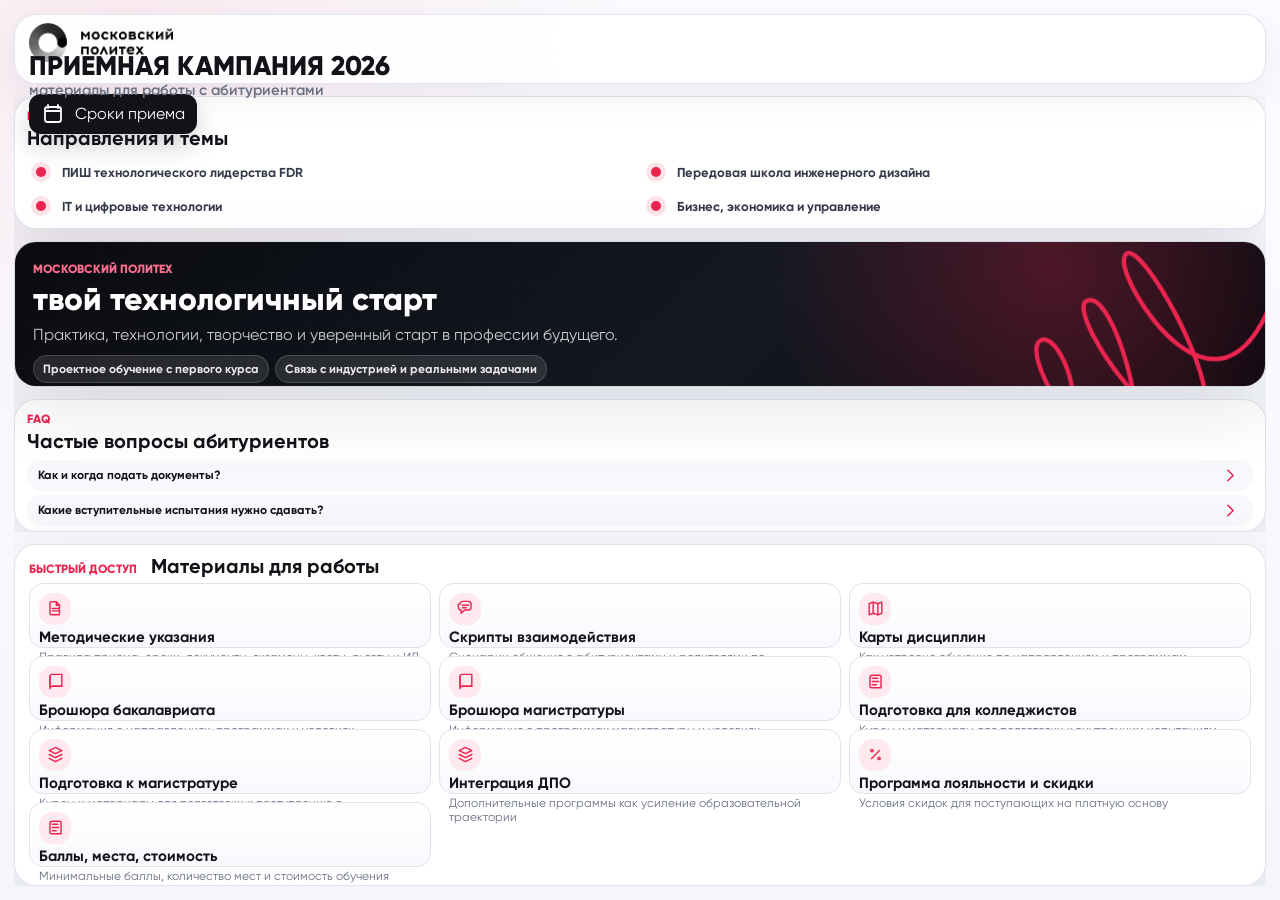
==== index.html @ 29fb8d40 "Initial site publication setup" ====
<!doctype html>
<html lang="ru">
  <head>
    <meta charset="utf-8">
    <meta name="viewport" content="width=device-width, initial-scale=1">
    <title>Приемная кампания 2026 | Московский Политех</title>
    <link rel="stylesheet" href="assets/css/styles.css">
  </head>
  <body class="dashboard-page">
    <div class="app-shell">
      <header class="topbar">
        <a class="brand" href="https://mospolytech.ru/" target="_blank" rel="noopener noreferrer" aria-label="Московский Политех">
          <img src="assets/img/polytech_logo_main_RGB_RUS.png" alt="Московский Политех" class="brand__logo">
        </a>

        <div class="page-title">
          <p>ПРИЕМНАЯ КАМПАНИЯ 2026</p>
          <h1>материалы для работы с абитуриентами</h1>
        </div>

        <div class="top-actions">
          <button class="top-action" type="button" data-open-deadlines>
            <span class="button-icon" aria-hidden="true">
              <svg viewBox="0 0 24 24"><path d="M7 3v3M17 3v3M4.5 9h15M6.5 5h11A2.5 2.5 0 0 1 20 7.5v10A2.5 2.5 0 0 1 17.5 20h-11A2.5 2.5 0 0 1 4 17.5v-10A2.5 2.5 0 0 1 6.5 5Z"/></svg>
            </span>
            Сроки приема
          </button>
        </div>
      </header>

      <main>
        <section class="dashboard-grid" aria-label="Главная панель">
          <aside class="topics-panel">
            <div class="panel-heading">
              <p>Навигация</p>
              <h2>Направления и темы</h2>
            </div>
            <div class="topic-list" id="topicList"></div>
          </aside>

          <section class="hero-card" id="heroCard">
            <div class="hero-copy">
              <p class="eyebrow" id="heroEyebrow">Московский Политех</p>
              <h2 id="heroTitle">твой технологичный старт</h2>
              <p id="heroDescription">Практика, технологии, творчество и уверенный старт в профессии будущего.</p>
              <div class="hero-points" id="heroPoints"></div>
              <div class="hero-actions">
                <button class="primary-action" type="button" data-open-theme>
                  <span class="button-icon" aria-hidden="true">
                    <svg viewBox="0 0 24 24"><path d="M5 12h14M13 6l6 6-6 6"/></svg>
                  </span>
                  О направлении
                </button>
                <button class="secondary-action" type="button" data-open-scripts>
                  Скрипты
                </button>
              </div>
            </div>
            <div class="hero-visual" aria-hidden="true">
              <img src="assets/img/visual-code-line.svg" alt="">
            </div>
          </section>

          <aside class="faq-panel">
            <div class="panel-heading">
              <p>FAQ</p>
              <h2>Частые вопросы абитуриентов</h2>
            </div>
            <div class="faq-list" id="faqList"></div>
            <button class="wide-link" type="button" data-show-all-faq>Показать все вопросы</button>
          </aside>
        </section>

        <section class="materials-section">
          <div class="section-heading">
            <p>Быстрый доступ</p>
            <h2>Материалы для работы</h2>
          </div>
          <div class="materials-grid" id="materialsGrid"></div>
        </section>
      </main>
    </div>

    <div class="modal-backdrop" id="modalBackdrop" hidden>
      <section class="modal" role="dialog" aria-modal="true" aria-labelledby="modalTitle">
        <button class="modal-close" type="button" aria-label="Закрыть окно" data-close-modal>
          <svg viewBox="0 0 24 24" aria-hidden="true"><path d="m6 6 12 12M18 6 6 18"/></svg>
        </button>
        <div class="modal-body">
          <p class="modal-kicker" id="modalKicker"></p>
          <h2 id="modalTitle"></h2>
          <div class="modal-content" id="modalContent"></div>
          <div class="modal-actions" id="modalActions"></div>
        </div>
      </section>
    </div>

    <script src="assets/js/data.js"></script>
    <script src="assets/js/app.js"></script>
  </body>
</html>
---- assets/css/styles.css ----
:root {
  --bg: #f4f6fb;
  --surface: #ffffff;
  --surface-soft: #f7f8fc;
  --text: #111319;
  --muted: #697083;
  --line: #dfe3ec;
  --brand-red: #ec2550;
  --brand-black: #111319;
  --active-accent: #ec2550;
  --shadow: 0 22px 70px rgba(22, 28, 45, 0.11);
  --radius: 22px;
}

@font-face {
  font-family: "Gilroy";
  src: url("../fonts/Gilroy-Regular.otf") format("opentype");
  font-weight: 400;
  font-style: normal;
  font-display: swap;
}

@font-face {
  font-family: "Gilroy";
  src: url("../fonts/Gilroy-Medium.otf") format("opentype");
  font-weight: 500;
  font-style: normal;
  font-display: swap;
}

@font-face {
  font-family: "Gilroy";
  src: url("../fonts/Gilroy-SemiBold.otf") format("opentype");
  font-weight: 600;
  font-style: normal;
  font-display: swap;
}

@font-face {
  font-family: "Gilroy";
  src: url("../fonts/Gilroy-Bold.otf") format("opentype");
  font-weight: 700;
  font-style: normal;
  font-display: swap;
}

@font-face {
  font-family: "Gilroy";
  src: url("../fonts/Gilroy-ExtraBold.otf") format("opentype");
  font-weight: 800;
  font-style: normal;
  font-display: swap;
}

* {
  box-sizing: border-box;
}

html,
body {
  width: 100%;
  min-height: 100%;
}

body {
  margin: 0;
  color: var(--text);
  background:
    radial-gradient(circle at 10% 0%, rgba(236, 37, 80, 0.08), transparent 34%),
    linear-gradient(180deg, #fbfcff 0%, var(--bg) 100%);
  font-family: "Gilroy", Arial, Helvetica, system-ui, sans-serif;
  letter-spacing: 0;
}

body.dashboard-page,
html:has(body.dashboard-page) {
  height: 100%;
  overflow: hidden;
}

body.modal-open {
  overflow: hidden;
}

button {
  font: inherit;
  color: inherit;
}

svg {
  fill: none;
  stroke: currentColor;
  stroke-width: 1.8;
  stroke-linecap: round;
  stroke-linejoin: round;
}

.app-shell {
  display: grid;
  grid-template-rows: minmax(70px, 7.8vh) minmax(0, 1fr);
  width: 100vw;
  height: 100vh;
  margin: 0 auto;
  padding: clamp(14px, 1.05vw, 30px);
  overflow: hidden;
}

.topbar {
  display: grid;
  grid-template-columns: minmax(280px, 20vw) minmax(520px, 1fr) minmax(190px, 13vw);
  align-items: center;
  gap: clamp(16px, 1.2vw, 34px);
  min-height: 0;
  padding: clamp(7px, 0.65vw, 18px) clamp(14px, 1vw, 28px);
  background: rgba(255, 255, 255, 0.84);
  border: 1px solid rgba(223, 227, 236, 0.9);
  border-radius: var(--radius);
  box-shadow: 0 12px 40px rgba(23, 30, 52, 0.07);
  backdrop-filter: blur(18px);
}

.top-actions {
  display: flex;
  align-items: center;
  justify-content: flex-end;
  gap: clamp(8px, 0.55vw, 14px);
  min-width: 0;
}

.brand {
  display: flex;
  align-items: center;
  min-width: 0;
  align-self: center;
  color: inherit;
  text-decoration: none;
  cursor: pointer;
}

.brand__logo {
  display: block;
  width: min(100%, 330px);
  max-height: clamp(38px, 4.25vh, 84px);
  object-fit: contain;
  object-position: left center;
}

.page-title {
  display: flex;
  flex-direction: column;
  justify-content: center;
  align-self: center;
  min-height: 0;
  text-align: center;
  transform: translateY(-2px);
}

.page-title p,
.panel-heading p,
.section-heading p,
.eyebrow,
.modal-kicker {
  margin: 0;
  color: var(--active-accent);
  font-size: clamp(12px, 0.78vw, 20px);
  font-weight: 800;
  letter-spacing: 0;
  text-transform: uppercase;
}

.page-title p {
  font-size: clamp(27px, 1.95vw, 62px);
  color: #111319;
  line-height: 0.95;
}

.page-title h1 {
  margin: 5px 0 0;
  color: var(--muted);
  font-size: clamp(15px, 0.95vw, 30px);
  line-height: 1;
  font-weight: 600;
}

.top-action,
.primary-action,
.secondary-action,
.wide-link,
.modal-button,
.operator-card button,
.script-row__actions button {
  display: inline-flex;
  align-items: center;
  justify-content: center;
  gap: 10px;
  min-height: clamp(42px, 2.95vh, 70px);
  padding: 0 clamp(16px, 1.15vw, 32px);
  border: 0;
  border-radius: clamp(12px, 0.8vw, 22px);
  cursor: pointer;
  transition: transform 160ms ease, box-shadow 160ms ease, background 160ms ease;
}

.top-actions .top-action {
  min-height: clamp(40px, 2.7vh, 64px);
  padding: 0 clamp(12px, 0.85vw, 24px);
  white-space: nowrap;
}

.top-action,
.primary-action,
.modal-button,
.operator-card button {
  color: #fff;
  background: var(--brand-black);
  box-shadow: 0 12px 24px rgba(17, 19, 25, 0.18);
}

.top-action:hover,
.primary-action:hover,
.modal-button:hover,
.operator-card button:hover {
  transform: translateY(-1px);
}

.button-icon {
  display: inline-grid;
  place-items: center;
  width: 24px;
  height: 24px;
}

.button-icon svg {
  width: 24px;
  height: 24px;
}

.dashboard-page main {
  display: grid;
  grid-template-rows: minmax(0, 56fr) minmax(0, 44fr);
  gap: clamp(12px, 0.9vw, 24px);
  min-height: 0;
  margin-top: clamp(12px, 0.9vw, 24px);
  overflow: hidden;
}

.dashboard-grid {
  display: grid;
  grid-template-columns: minmax(300px, 20vw) minmax(620px, 1fr) minmax(320px, 21vw);
  gap: clamp(12px, 0.9vw, 24px);
  min-height: 0;
  overflow: hidden;
}

.topics-panel,
.faq-panel,
.hero-card,
.materials-section {
  background: var(--surface);
  border: 1px solid rgba(223, 227, 236, 0.95);
  border-radius: var(--radius);
  box-shadow: var(--shadow);
}

.topics-panel,
.faq-panel {
  min-height: 0;
  padding: clamp(12px, 0.9vw, 26px);
  overflow: hidden;
}

.panel-heading h2,
.section-heading h2 {
  margin: 4px 0 0;
  font-size: clamp(20px, 1.22vw, 38px);
  line-height: 1.1;
}

.topic-list {
  display: grid;
  gap: clamp(4px, 0.3vw, 10px);
  margin-top: clamp(8px, 0.55vw, 18px);
}

.topic-item {
  display: grid;
  grid-template-columns: 14px 1fr;
  align-items: center;
  gap: 12px;
  min-height: clamp(30px, 2.45vh, 64px);
  padding: clamp(4px, 0.28vw, 10px) clamp(8px, 0.52vw, 16px);
  color: #343949;
  text-align: left;
  background: transparent;
  border: 1px solid transparent;
  border-radius: clamp(10px, 0.72vw, 18px);
  cursor: pointer;
}

.topic-item span:last-child {
  font-size: clamp(13px, 0.74vw, 22px);
  font-weight: 700;
  line-height: 1.18;
}

.topic-dot {
  width: 10px;
  height: 10px;
  border-radius: 50%;
  background: var(--topic-accent);
  box-shadow: 0 0 0 5px color-mix(in srgb, var(--topic-accent) 13%, transparent);
}

.topic-item.is-active {
  color: #111319;
  background: color-mix(in srgb, var(--topic-accent) 10%, #fff);
  border-color: color-mix(in srgb, var(--topic-accent) 28%, #fff);
}

.hero-card {
  position: relative;
  display: grid;
  grid-template-columns: minmax(0, 1fr) 36%;
  overflow: hidden;
  min-height: 0;
  padding: clamp(18px, 1.35vw, 42px);
  color: #fff;
  background:
    radial-gradient(circle at 83% 18%, rgba(236, 37, 80, 0.28), transparent 27%),
    linear-gradient(135deg, #090b10 0%, #151821 58%, #08090d 100%);
}

.hero-card::before {
  position: absolute;
  inset: 0;
  content: "";
  background-image:
    linear-gradient(rgba(255, 255, 255, 0.055) 1px, transparent 1px),
    linear-gradient(90deg, rgba(255, 255, 255, 0.055) 1px, transparent 1px);
  background-size: 42px 42px;
  mask-image: linear-gradient(110deg, rgba(0, 0, 0, 0.38), transparent 78%);
}

.hero-copy {
  position: relative;
  z-index: 2;
  display: flex;
  flex-direction: column;
  justify-content: center;
  max-width: 660px;
}

.eyebrow {
  color: #ff6f8e;
}

.hero-copy h2 {
  margin: clamp(8px, 0.58vw, 18px) 0 0;
  font-size: clamp(32px, 2.42vw, 78px);
  line-height: 0.96;
  font-weight: 800;
  max-width: 92%;
}

.hero-copy p:not(.eyebrow) {
  margin: clamp(10px, 0.68vw, 22px) 0 0;
  max-width: 620px;
  color: rgba(255, 255, 255, 0.78);
  font-size: clamp(16px, 1.02vw, 32px);
  line-height: 1.25;
}

.hero-points {
  display: flex;
  flex-wrap: wrap;
  gap: clamp(6px, 0.45vw, 12px);
  margin-top: clamp(10px, 0.72vw, 24px);
}

.hero-points span {
  display: inline-flex;
  align-items: center;
  min-height: clamp(28px, 2vh, 52px);
  padding: clamp(5px, 0.34vw, 12px) clamp(9px, 0.58vw, 18px);
  color: rgba(255, 255, 255, 0.9);
  font-size: clamp(12px, 0.68vw, 20px);
  font-weight: 700;
  background: rgba(255, 255, 255, 0.11);
  border: 1px solid rgba(255, 255, 255, 0.15);
  border-radius: 999px;
}

.hero-actions {
  display: flex;
  flex-wrap: wrap;
  gap: clamp(8px, 0.55vw, 16px);
  margin-top: clamp(12px, 0.85vw, 28px);
}

.primary-action {
  background: var(--brand-red);
  box-shadow: 0 14px 30px color-mix(in srgb, var(--active-accent) 32%, transparent);
}

.secondary-action,
.modal-button--secondary {
  color: #111319;
  background: #fff;
  border: 1px solid var(--line);
  box-shadow: none;
}

.hero-visual {
  position: relative;
  z-index: 1;
  display: grid;
  place-items: center;
  overflow: visible;
}

.hero-visual img {
  width: min(520px, 112%);
  height: auto;
  transform: rotate(-5deg) translateX(2%);
  filter: drop-shadow(0 30px 44px rgba(236, 37, 80, 0.18));
}

.faq-list {
  display: grid;
  gap: clamp(4px, 0.3vw, 10px);
  margin-top: clamp(8px, 0.55vw, 18px);
}

.faq-item {
  display: grid;
  grid-template-columns: 1fr 24px;
  align-items: center;
  gap: 10px;
  min-height: clamp(30px, 2.35vh, 62px);
  padding: clamp(4px, 0.28vw, 10px) clamp(8px, 0.48vw, 16px) clamp(4px, 0.28vw, 10px) clamp(10px, 0.56vw, 18px);
  text-align: left;
  background: var(--surface-soft);
  border: 1px solid transparent;
  border-radius: 14px;
  cursor: pointer;
}

.faq-item span {
  font-size: clamp(12px, 0.68vw, 20px);
  font-weight: 700;
  line-height: 1.18;
}

.faq-item svg {
  width: 21px;
  color: var(--active-accent);
}

.faq-item:hover {
  border-color: color-mix(in srgb, var(--active-accent) 24%, #fff);
}

.wide-link {
  width: 100%;
  margin-top: clamp(8px, 0.55vw, 18px);
  color: var(--active-accent);
  background: color-mix(in srgb, var(--active-accent) 10%, #fff);
  border: 1px solid color-mix(in srgb, var(--active-accent) 18%, #fff);
  font-weight: 800;
}

.materials-section {
  min-height: 0;
  padding: clamp(10px, 0.7vw, 22px) clamp(14px, 0.9vw, 26px) clamp(10px, 0.7vw, 22px);
  overflow: hidden;
}

.section-heading {
  display: flex;
  align-items: baseline;
  justify-content: flex-start;
  gap: clamp(14px, 1vw, 32px);
  margin-bottom: clamp(6px, 0.42vw, 14px);
}

.section-heading h2 {
  margin: 0;
}

.materials-grid {
  display: grid;
  grid-template-columns: repeat(5, minmax(0, 1fr));
  grid-auto-rows: minmax(0, 1fr);
  gap: clamp(8px, 0.62vw, 18px);
  height: calc(100% - clamp(36px, 2.65vh, 72px));
  min-height: 0;
}

.material-card {
  display: grid;
  grid-template-rows: auto auto 1fr;
  gap: clamp(5px, 0.34vw, 10px);
  min-height: 0;
  padding: clamp(9px, 0.64vw, 20px);
  text-align: left;
  background: linear-gradient(180deg, #fff 0%, #f8f9fd 100%);
  border: 1px solid var(--line);
  border-radius: clamp(14px, 0.9vw, 24px);
  cursor: pointer;
  transition: transform 160ms ease, border-color 160ms ease, box-shadow 160ms ease;
}

.material-card:hover {
  transform: translateY(-2px);
  border-color: color-mix(in srgb, var(--active-accent) 32%, #fff);
  box-shadow: 0 18px 34px rgba(22, 28, 45, 0.1);
}

.material-icon {
  display: grid;
  place-items: center;
  width: clamp(32px, 2vw, 62px);
  height: clamp(32px, 2vw, 62px);
  color: var(--active-accent);
  background: color-mix(in srgb, var(--active-accent) 10%, #fff);
  border-radius: 14px;
}

.material-icon svg {
  width: clamp(19px, 1.15vw, 34px);
  height: clamp(19px, 1.15vw, 34px);
}

.material-card strong {
  font-size: clamp(15px, 0.88vw, 28px);
  line-height: 1;
}

.material-card span:last-child {
  color: var(--muted);
  font-size: clamp(12px, 0.68vw, 20px);
  line-height: 1.18;
  overflow: hidden;
}

.modal-backdrop {
  position: fixed;
  z-index: 20;
  inset: 0;
  display: grid;
  place-items: center;
  padding: 38px;
  background: rgba(11, 14, 24, 0.58);
  backdrop-filter: blur(8px);
}

.modal-backdrop[hidden] {
  display: none;
}

.modal {
  position: relative;
  width: min(1120px, 100%);
  max-height: min(840px, calc(100vh - 70px));
  overflow: hidden;
  background: #fff;
  border-radius: 24px;
  box-shadow: 0 30px 100px rgba(0, 0, 0, 0.3);
}

.modal-close {
  position: absolute;
  top: 20px;
  right: 20px;
  z-index: 2;
  display: grid;
  place-items: center;
  width: 48px;
  height: 48px;
  background: #f1f3f8;
  border: 0;
  border-radius: 50%;
  cursor: pointer;
}

.modal-close svg {
  width: 24px;
}

.modal-body {
  max-height: inherit;
  overflow: auto;
  padding: 40px;
}

.modal-kicker {
  color: var(--active-accent);
}

.modal h2 {
  max-width: 900px;
  margin: 8px 0 20px;
  font-size: 42px;
  line-height: 1.06;
}

.modal-content {
  color: #2a2f3d;
  font-size: 20px;
  line-height: 1.45;
}

.large-text {
  margin: 0;
  max-width: 900px;
  font-size: 22px;
  line-height: 1.45;
}

.theme-summary {
  padding: 22px;
  background: color-mix(in srgb, var(--theme-accent) 9%, #fff);
  border: 1px solid color-mix(in srgb, var(--theme-accent) 22%, #fff);
  border-radius: 18px;
}

.theme-summary p {
  margin: 0;
  font-size: 22px;
}

.theme-summary ul,
.clean-list {
  display: grid;
  gap: 10px;
  margin: 18px 0 0;
  padding-left: 24px;
}

.info-grid {
  display: grid;
  grid-template-columns: repeat(2, minmax(0, 1fr));
  gap: 14px;
  margin-top: 16px;
}

.info-block {
  padding: 18px;
  background: #f8f9fd;
  border: 1px solid var(--line);
  border-radius: 18px;
}

.info-block h3 {
  margin: 0 0 8px;
  font-size: 22px;
}

.info-block p {
  margin: 0;
}

.modal-actions {
  display: flex;
  flex-wrap: wrap;
  gap: 12px;
  margin-top: 24px;
}

.scripts-layout {
  display: grid;
  grid-template-columns: 320px 1fr;
  gap: 18px;
}

.operator-card {
  display: flex;
  flex-direction: column;
  align-items: flex-start;
  min-height: 330px;
  padding: 22px;
  color: #fff;
  background: linear-gradient(145deg, #111319, #27304f);
  border-radius: 20px;
}

.operator-card p {
  margin: 0;
  color: color-mix(in srgb, var(--active-accent) 72%, #fff);
  font-size: 15px;
  font-weight: 800;
  text-transform: uppercase;
}

.operator-card h3 {
  margin: 12px 0;
  font-size: 28px;
  line-height: 1.05;
}

.operator-card span {
  color: rgba(255, 255, 255, 0.76);
}

.operator-card button {
  margin-top: auto;
  background: var(--active-accent);
}

.scripts-list {
  display: grid;
  gap: 10px;
}

.script-row {
  display: grid;
  grid-template-columns: 1fr auto;
  align-items: center;
  gap: 16px;
  padding: 14px;
  background: color-mix(in srgb, var(--theme-accent) 7%, #fff);
  border: 1px solid color-mix(in srgb, var(--theme-accent) 18%, #fff);
  border-radius: 16px;
}

.script-row strong,
.script-row span {
  display: block;
}

.script-row strong {
  font-size: 19px;
}

.script-row span {
  margin-top: 3px;
  color: var(--muted);
  font-size: 16px;
}

.script-row__actions {
  display: flex;
  gap: 8px;
}

.script-row__actions button {
  min-height: 44px;
  padding: 0 15px;
  color: #111319;
  background: #fff;
  border: 1px solid var(--line);
  border-radius: 12px;
  box-shadow: none;
}

.faq-rows {
  display: grid;
  gap: 10px;
}

.faq-row {
  display: grid;
  gap: 6px;
  width: 100%;
  padding: 16px;
  text-align: left;
  background: #f8f9fd;
  border: 1px solid var(--line);
  border-radius: 16px;
  cursor: pointer;
}

.faq-row strong {
  font-size: 20px;
}

.faq-row span {
  color: var(--muted);
  font-size: 17px;
  line-height: 1.35;
}

@media (max-width: 1500px) {
  .topbar,
  .dashboard-grid {
    grid-template-columns: 1fr;
  }

  .top-actions {
    justify-content: flex-start;
  }

  .page-title {
    text-align: left;
  }

  .materials-grid {
    grid-template-columns: repeat(3, minmax(0, 1fr));
  }

  .topic-list {
    grid-template-columns: repeat(2, minmax(0, 1fr));
  }
}

@media (max-width: 900px) {
  .app-shell {
    padding: 14px;
  }

  .hero-card,
  .scripts-layout,
  .info-grid {
    grid-template-columns: 1fr;
  }

  .hero-visual {
    display: none;
  }

  .materials-grid,
  .topic-list {
    grid-template-columns: 1fr;
  }

  .modal-body {
    padding: 26px;
  }

  .modal h2 {
    font-size: 32px;
  }
}
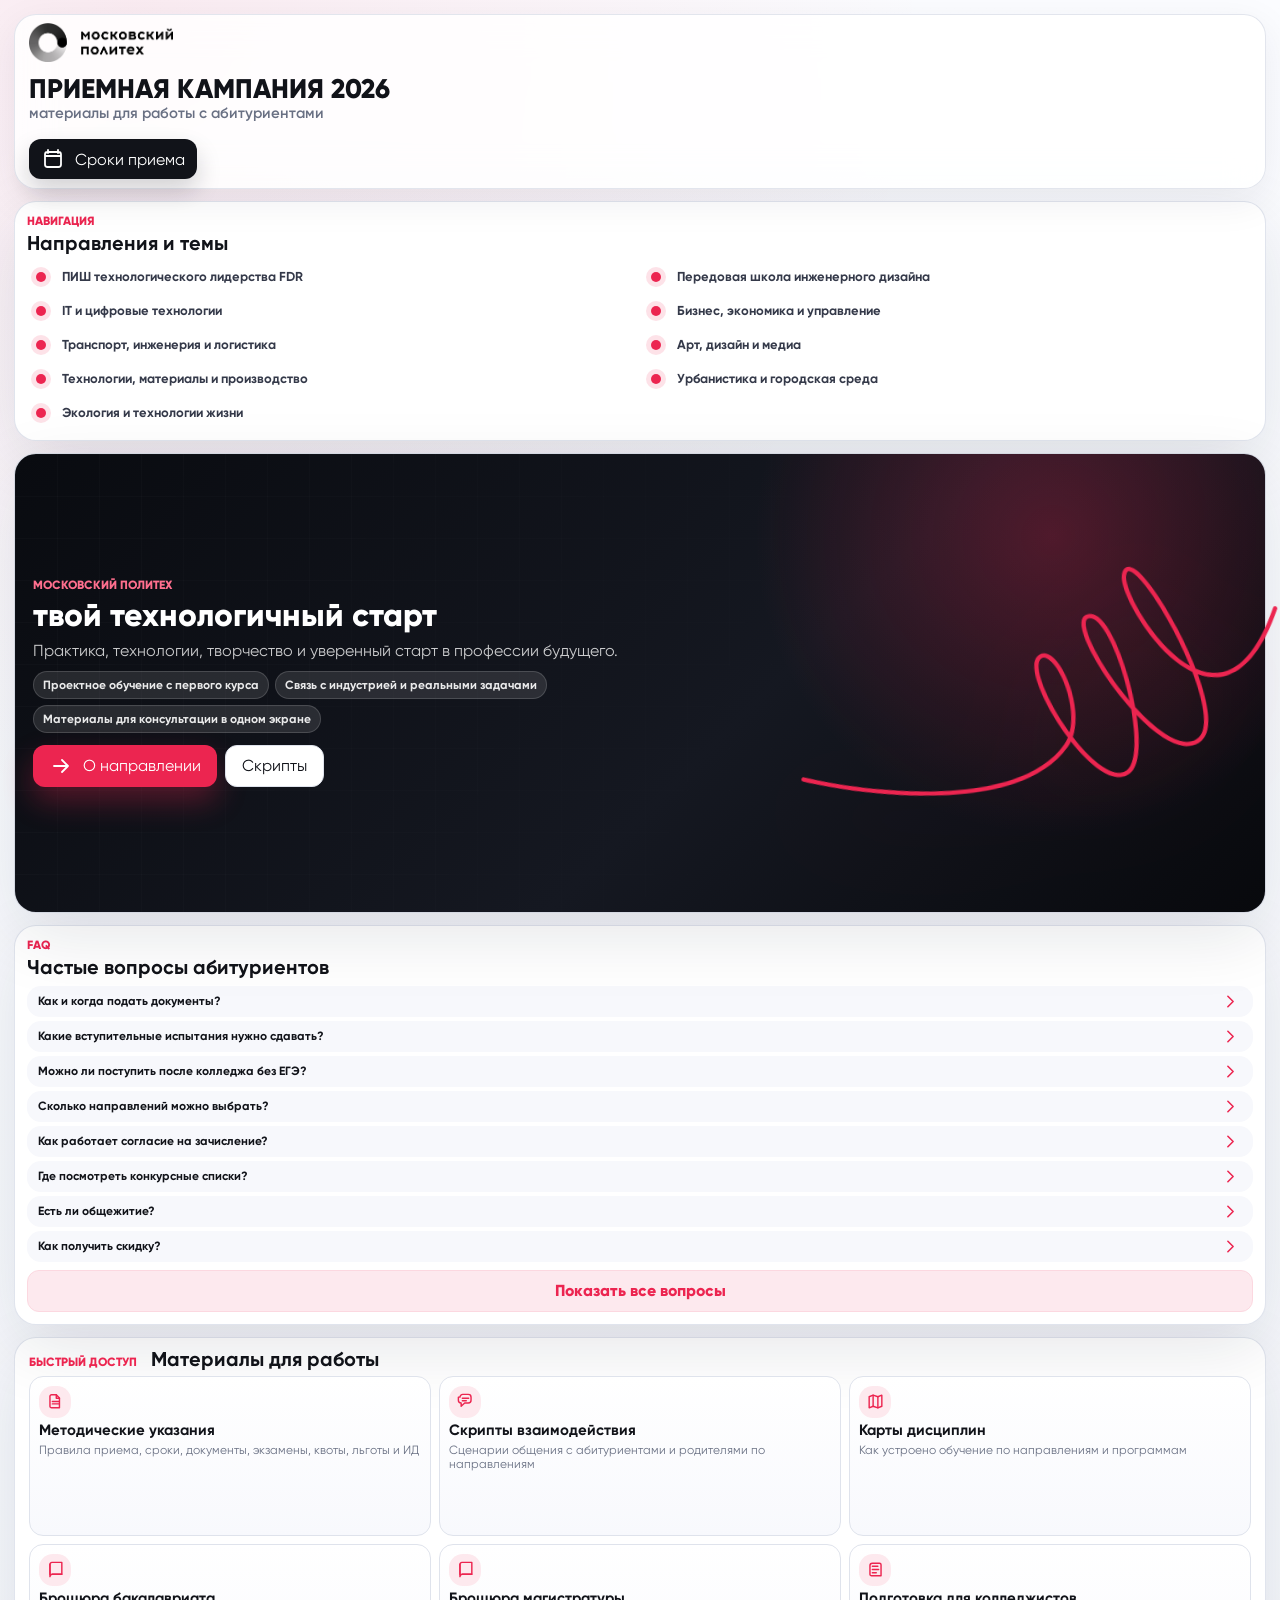
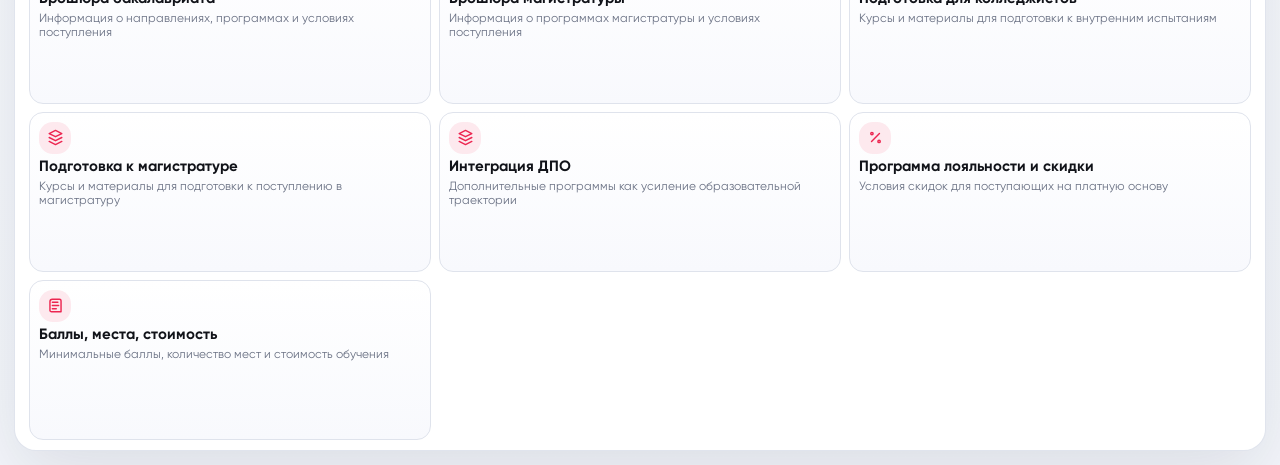
==== commit eee36a68: "Add responsive mobile layout" ====
--- a/index.html
+++ b/index.html
@@ -5,6 +5,7 @@
     <meta name="viewport" content="width=device-width, initial-scale=1">
     <title>Приемная кампания 2026 | Московский Политех</title>
     <link rel="stylesheet" href="assets/css/styles.css">
+    <link rel="stylesheet" href="assets/css/mobile.css">
   </head>
   <body class="dashboard-page">
     <div class="app-shell">
--- a/assets/css/mobile.css
+++ b/assets/css/mobile.css
@@ -0,0 +1,622 @@
+/* Responsive layer shared by the dashboard and every content viewer. */
+
+@media (max-width: 1500px) {
+  body.dashboard-page,
+  html:has(body.dashboard-page) {
+    height: auto;
+    min-height: 100%;
+    overflow-x: hidden;
+    overflow-y: auto;
+  }
+
+  .dashboard-page .app-shell {
+    display: block;
+    height: auto;
+    min-height: 100dvh;
+    overflow: visible;
+  }
+
+  .dashboard-page main {
+    display: block;
+    overflow: visible;
+  }
+
+  .dashboard-grid {
+    overflow: visible;
+  }
+
+  .topics-panel,
+  .faq-panel,
+  .hero-card,
+  .materials-section {
+    min-height: auto;
+    overflow: visible;
+  }
+
+  .hero-card {
+    min-height: 460px;
+  }
+
+  .materials-section {
+    margin-top: clamp(12px, 0.9vw, 24px);
+  }
+
+  .materials-grid {
+    height: auto;
+    grid-auto-rows: auto;
+  }
+
+  .material-card {
+    min-height: 160px;
+  }
+}
+
+@media (max-width: 900px) {
+  :root {
+    --radius: 18px;
+    --shadow: 0 12px 34px rgba(22, 28, 45, 0.1);
+  }
+
+  html {
+    scroll-behavior: smooth;
+    -webkit-text-size-adjust: 100%;
+  }
+
+  body {
+    overflow-wrap: anywhere;
+  }
+
+  body.dashboard-page.modal-open,
+  html:has(body.dashboard-page.modal-open) {
+    overflow: hidden;
+  }
+
+  button,
+  a {
+    touch-action: manipulation;
+  }
+
+  .dashboard-page .app-shell {
+    width: 100%;
+    padding: 8px;
+  }
+
+  .topbar {
+    grid-template-columns: 1fr;
+    gap: 12px;
+    padding: 14px;
+  }
+
+  .brand__logo {
+    width: min(190px, 68vw);
+    max-height: 54px;
+  }
+
+  .page-title {
+    text-align: left;
+    transform: none;
+  }
+
+  .page-title p {
+    font-size: clamp(24px, 8vw, 38px);
+    line-height: 0.96;
+  }
+
+  .page-title h1 {
+    margin-top: 7px;
+    font-size: 15px;
+    line-height: 1.2;
+  }
+
+  .top-actions,
+  .top-actions .top-action {
+    width: 100%;
+  }
+
+  .top-actions .top-action,
+  .primary-action,
+  .secondary-action,
+  .wide-link,
+  .modal-button,
+  .operator-card button,
+  .script-row__actions button {
+    min-height: 48px;
+  }
+
+  .dashboard-page main {
+    margin-top: 10px;
+  }
+
+  .dashboard-grid {
+    display: flex;
+    flex-direction: column;
+    gap: 10px;
+  }
+
+  .hero-card {
+    order: 1;
+    min-height: 0;
+    padding: 22px 18px;
+  }
+
+  .topics-panel {
+    order: 2;
+    padding: 16px;
+  }
+
+  .faq-panel {
+    order: 3;
+    padding: 16px;
+  }
+
+  .panel-heading h2,
+  .section-heading h2 {
+    font-size: 24px;
+  }
+
+  .topic-list {
+    display: flex;
+    gap: 8px;
+    margin: 12px -4px 0;
+    padding: 4px 4px 10px;
+    overflow-x: auto;
+    overscroll-behavior-x: contain;
+    scroll-snap-type: x proximity;
+  }
+
+  .topic-item {
+    flex: 0 0 min(78vw, 260px);
+    min-height: 52px;
+    scroll-snap-align: start;
+  }
+
+  .topic-item span:last-child,
+  .faq-item span {
+    font-size: 15px;
+  }
+
+  .hero-copy h2 {
+    max-width: 100%;
+    font-size: clamp(34px, 10vw, 48px);
+    line-height: 0.98;
+  }
+
+  .hero-copy p:not(.eyebrow) {
+    font-size: 17px;
+    line-height: 1.35;
+  }
+
+  .hero-points span {
+    min-height: 34px;
+    font-size: 13px;
+  }
+
+  .hero-actions {
+    display: grid;
+    grid-template-columns: 1fr;
+  }
+
+  .hero-actions > * {
+    width: 100%;
+  }
+
+  .faq-list {
+    gap: 8px;
+  }
+
+  .faq-item {
+    min-height: 52px;
+    padding: 10px 12px;
+  }
+
+  .materials-section {
+    margin-top: 10px;
+    padding: 16px;
+  }
+
+  .section-heading {
+    display: block;
+    margin-bottom: 12px;
+  }
+
+  .section-heading h2 {
+    margin-top: 4px;
+  }
+
+  .materials-grid {
+    grid-template-columns: 1fr;
+    gap: 9px;
+  }
+
+  .material-card {
+    grid-template-columns: 48px minmax(0, 1fr);
+    grid-template-rows: auto auto;
+    gap: 4px 12px;
+    min-height: 0;
+    padding: 14px;
+  }
+
+  .material-icon {
+    grid-row: 1 / 3;
+    width: 48px;
+    height: 48px;
+  }
+
+  .material-card strong {
+    align-self: end;
+    font-size: 18px;
+    line-height: 1.1;
+  }
+
+  .material-card span:last-child {
+    font-size: 14px;
+    line-height: 1.25;
+  }
+
+  .modal-backdrop {
+    align-items: end;
+    padding: 8px;
+  }
+
+  .modal {
+    width: 100%;
+    max-height: calc(100dvh - 16px);
+    border-radius: 20px;
+  }
+
+  .modal-close {
+    top: 12px;
+    right: 12px;
+    width: 44px;
+    height: 44px;
+  }
+
+  .modal-body {
+    padding: 22px 18px 24px;
+  }
+
+  .modal h2 {
+    padding-right: 42px;
+    font-size: 28px;
+    line-height: 1.08;
+  }
+
+  .modal-content,
+  .large-text,
+  .theme-summary p {
+    font-size: 17px;
+  }
+
+  .info-grid,
+  .scripts-layout,
+  .script-row {
+    grid-template-columns: 1fr;
+  }
+
+  .operator-card {
+    min-height: 0;
+  }
+
+  .operator-card button {
+    width: 100%;
+    margin-top: 14px;
+  }
+
+  .script-row__actions,
+  .modal-actions {
+    display: grid;
+    grid-template-columns: 1fr;
+    width: 100%;
+  }
+
+  .script-row__actions button,
+  .modal-actions > * {
+    width: 100%;
+  }
+
+  /* Shared content viewers */
+  .viewer-shell,
+  .achievements-shell,
+  .admission-shell,
+  .exam-schedule-shell,
+  .method-shell,
+  .teacher-shell {
+    width: calc(100% - 16px);
+    margin: 8px auto 20px;
+  }
+
+  .viewer-header {
+    grid-template-columns: 1fr;
+    gap: 12px;
+    padding: 14px;
+    border-radius: 18px;
+  }
+
+  .viewer-header img {
+    width: min(190px, 64vw);
+    max-height: 54px;
+  }
+
+  .viewer-header p {
+    margin-bottom: 5px;
+    font-size: 12px;
+  }
+
+  .viewer-header h1 {
+    font-size: clamp(25px, 8vw, 36px);
+    line-height: 1.05;
+  }
+
+  .viewer-actions {
+    display: grid;
+    grid-template-columns: repeat(2, minmax(0, 1fr));
+    justify-content: stretch;
+    gap: 8px;
+  }
+
+  .viewer-header a,
+  .viewer-header button,
+  .loyalty-tabs button {
+    min-width: 0;
+    min-height: 48px;
+    padding: 0 12px;
+    text-align: center;
+    font-size: 14px;
+    line-height: 1.15;
+  }
+
+  .viewer-content {
+    margin-top: 10px;
+    padding: 16px;
+    border-radius: 18px;
+  }
+
+  .script-article p,
+  .script-checklist li,
+  .slide-card li,
+  .summary-card li,
+  .script-section p,
+  .script-question,
+  .script-note {
+    font-size: 17px;
+    line-height: 1.45;
+  }
+
+  .script-viewer-layout,
+  .method-layout,
+  .teacher-layout,
+  .achievements-layout {
+    gap: 10px;
+    margin-top: 10px;
+  }
+
+  .script-nav,
+  .method-nav,
+  .teacher-nav,
+  .achievements-nav {
+    position: static;
+    max-height: min(44dvh, 380px);
+    padding: 12px;
+    overflow: auto;
+    border-radius: 18px;
+  }
+
+  .script-overview,
+  .method-hero,
+  .achievements-hero {
+    padding: 18px;
+    border-radius: 17px;
+  }
+
+  .script-overview h2,
+  .method-hero h2,
+  .achievements-hero h2 {
+    font-size: clamp(30px, 9vw, 42px);
+  }
+
+  .script-overview span,
+  .method-hero span,
+  .achievements-hero span,
+  .achievements-hero strong {
+    font-size: 17px;
+  }
+
+  .script-sections,
+  .method-content,
+  .achievements-content,
+  .teacher-section {
+    padding: 12px;
+  }
+
+  .script-section,
+  .method-card,
+  .achievement-card,
+  .summary-card,
+  .slide-card {
+    padding: 15px;
+  }
+
+  .method-cards,
+  .method-hero__highlights,
+  .term-grid,
+  .category-grid,
+  .teacher-quick,
+  .teacher-card-grid,
+  .achievements-grid {
+    grid-template-columns: 1fr;
+  }
+
+  .method-table-wrap,
+  .teacher-table-wrap {
+    max-width: 100%;
+    overflow-x: auto;
+    -webkit-overflow-scrolling: touch;
+  }
+
+  .method-table {
+    min-width: 640px;
+    table-layout: auto;
+  }
+
+  .achievement-condition {
+    grid-template-columns: 1fr;
+  }
+
+  .achievement-condition strong {
+    justify-self: start;
+    white-space: normal;
+  }
+
+  /* Admission numbers and exam schedule */
+  .admission-hero,
+  .exam-hero,
+  .schedule-section,
+  .teacher-hero {
+    margin-top: 10px;
+    padding: 18px;
+    border-radius: 18px;
+  }
+
+  .admission-hero h2,
+  .exam-hero h2,
+  .teacher-hero h2 {
+    font-size: clamp(32px, 10vw, 44px);
+  }
+
+  .admission-hero span,
+  .exam-hero span,
+  .schedule-section__header span,
+  .postgraduate-panel p,
+  .teacher-panel p,
+  .teacher-panel li {
+    font-size: 17px;
+  }
+
+  .admission-doc-grid,
+  .schedule-tabs,
+  .schedule-flow-grid {
+    grid-template-columns: 1fr;
+    gap: 9px;
+    margin-top: 10px;
+  }
+
+  .admission-doc-card {
+    min-height: 0;
+    padding: 16px;
+  }
+
+  .admission-doc-card h3 {
+    margin-top: 18px;
+    font-size: 26px;
+  }
+
+  .schedule-tabs button {
+    min-height: 76px;
+    padding: 13px;
+  }
+
+  .schedule-content {
+    margin-top: 10px;
+  }
+
+  .schedule-flow-card {
+    min-height: 0;
+    padding: 16px;
+  }
+
+  .schedule-flow-actions,
+  .schedule-flow-actions a,
+  .official-link {
+    width: 100%;
+  }
+
+  .schedule-map {
+    padding: 8px;
+    overflow-x: auto;
+  }
+
+  .teacher-tools {
+    gap: 10px;
+  }
+
+  .teacher-hero,
+  .teacher-section {
+    padding: 16px;
+  }
+
+  /* PDF and booklet viewers keep a direct-open route on mobile. */
+  .viewer-page--pdf,
+  .viewer-page--book {
+    height: auto;
+    min-height: 100dvh;
+    overflow: auto;
+  }
+
+  .viewer-shell--pdf,
+  .book-shell {
+    display: block;
+    width: calc(100% - 8px);
+    height: auto;
+    min-height: 100dvh;
+    margin: 4px auto;
+    overflow: visible;
+  }
+
+  .pdf-frame {
+    height: 72dvh;
+    min-height: 520px;
+    margin-top: 8px;
+    border-radius: 16px;
+  }
+
+  .pdf-frame object {
+    min-height: 520px;
+  }
+
+  .viewer-page--spread .viewer-shell--pdf {
+    width: calc(100% - 8px);
+    height: auto;
+    margin: 4px auto;
+  }
+
+  .viewer-page--spread .viewer-header {
+    grid-template-columns: 1fr;
+  }
+
+  .viewer-page--spread .viewer-header img {
+    width: min(190px, 64vw);
+  }
+
+  .book-spread,
+  .book-canvas {
+    min-height: 60dvh;
+  }
+}
+
+@media (max-width: 420px) {
+  .viewer-actions {
+    grid-template-columns: 1fr;
+  }
+
+  .page-title p {
+    font-size: 25px;
+  }
+
+  .hero-copy h2 {
+    font-size: 34px;
+  }
+
+  .pdf-frame,
+  .pdf-frame object {
+    min-height: 460px;
+  }
+}
+
+@media (prefers-reduced-motion: reduce) {
+  *,
+  *::before,
+  *::after {
+    scroll-behavior: auto !important;
+    transition-duration: 0.01ms !important;
+  }
+}
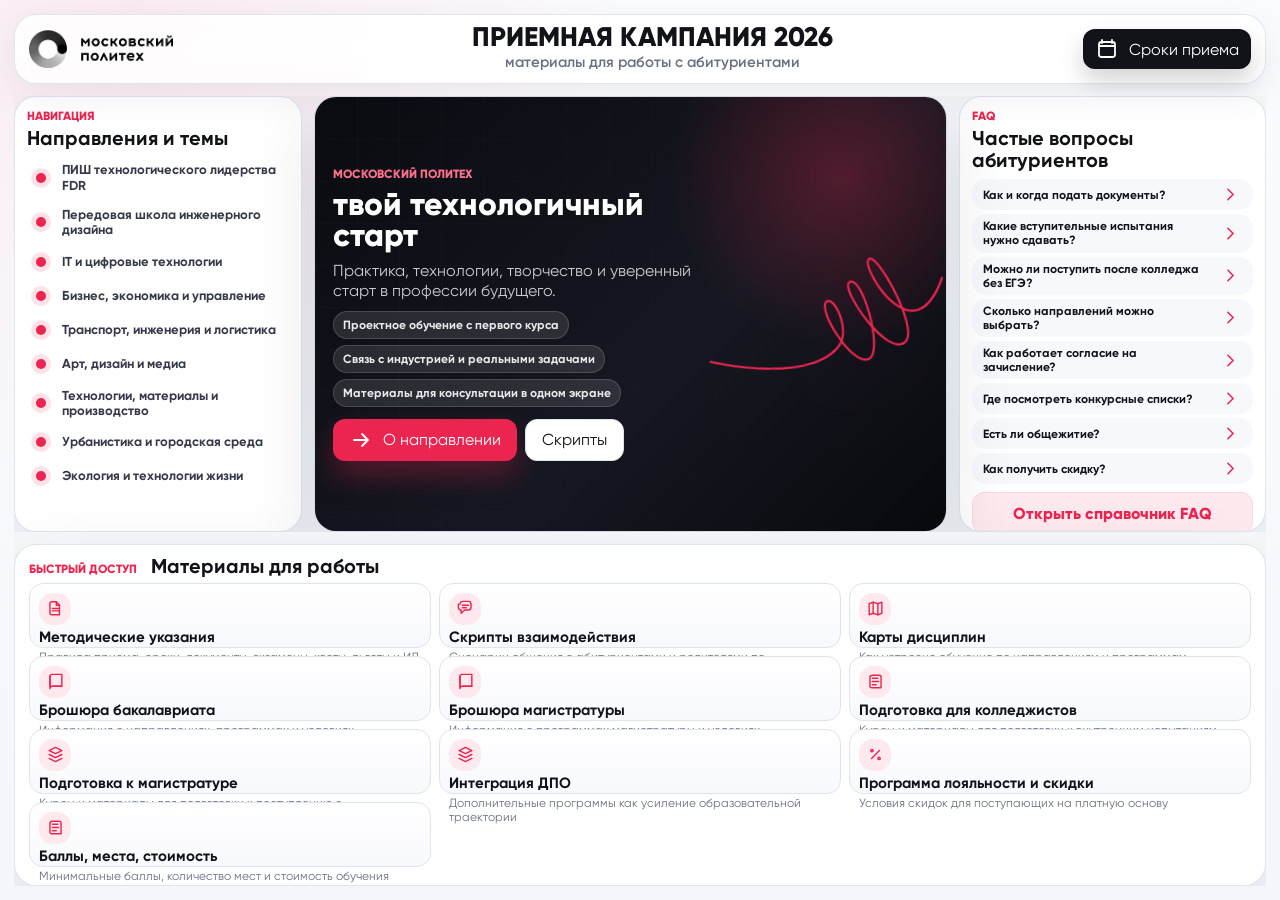
==== commit cd321e5d: "Add high-achiever materials and mobile UX" ====
--- a/index.html
+++ b/index.html
@@ -2,7 +2,7 @@
 <html lang="ru">
   <head>
     <meta charset="utf-8">
-    <meta name="viewport" content="width=device-width, initial-scale=1">
+    <meta name="viewport" content="width=device-width, initial-scale=1, viewport-fit=cover">
     <title>Приемная кампания 2026 | Московский Политех</title>
     <link rel="stylesheet" href="assets/css/styles.css">
     <link rel="stylesheet" href="assets/css/mobile.css">
@@ -36,7 +36,14 @@
               <p>Навигация</p>
               <h2>Направления и темы</h2>
             </div>
-            <div class="topic-list" id="topicList"></div>
+            <div class="topic-carousel" aria-label="Карусель направлений">
+              <div class="topic-carousel__controls">
+                <button type="button" data-topic-prev aria-label="Предыдущее направление">‹</button>
+                <span id="topicPosition" aria-live="polite">1 из 9</span>
+                <button type="button" data-topic-next aria-label="Следующее направление">›</button>
+              </div>
+              <div class="topic-list" id="topicList" tabindex="0" aria-label="Направления подготовки"></div>
+            </div>
           </aside>
 
           <section class="hero-card" id="heroCard">
@@ -68,7 +75,7 @@
               <h2>Частые вопросы абитуриентов</h2>
             </div>
             <div class="faq-list" id="faqList"></div>
-            <button class="wide-link" type="button" data-show-all-faq>Показать все вопросы</button>
+            <button class="wide-link" type="button" data-show-all-faq>Открыть справочник FAQ</button>
           </aside>
         </section>
 
--- a/assets/css/styles.css
+++ b/assets/css/styles.css
@@ -282,6 +282,10 @@
   margin-top: clamp(8px, 0.55vw, 18px);
 }
 
+.topic-carousel__controls {
+  display: none;
+}
+
 .topic-item {
   display: grid;
   grid-template-columns: 14px 1fr;
@@ -431,6 +435,10 @@
   margin-top: clamp(8px, 0.55vw, 18px);
 }
 
+.faq-entry {
+  display: grid;
+}
+
 .faq-item {
   display: grid;
   grid-template-columns: 1fr 24px;
@@ -443,6 +451,11 @@
   border: 1px solid transparent;
   border-radius: 14px;
   cursor: pointer;
+  width: 100%;
+}
+
+.faq-answer[hidden] {
+  display: none;
 }
 
 .faq-item span {
@@ -707,9 +720,53 @@
   background: var(--active-accent);
 }
 
+.operator-card__actions {
+  display: contents;
+}
+
 .scripts-list {
   display: grid;
   gap: 10px;
+}
+
+.scripts-list--all {
+  align-content: start;
+}
+
+.priority-scripts {
+  display: grid;
+  gap: 10px;
+  padding: 10px;
+  background: linear-gradient(135deg, #d84c42, #e9554c);
+  border: 1px solid #c83d35;
+  border-radius: 18px;
+  box-shadow: 0 10px 24px rgba(216, 76, 66, 0.2);
+}
+
+.priority-scripts__head {
+  display: flex;
+  align-items: baseline;
+  justify-content: space-between;
+  gap: 14px;
+  padding: 2px 4px 0;
+  color: #fff;
+}
+
+.priority-scripts__head p,
+.priority-scripts__head h3 {
+  margin: 0;
+}
+
+.priority-scripts__head p {
+  font-size: 12px;
+  font-weight: 800;
+  letter-spacing: 0.02em;
+  text-transform: uppercase;
+}
+
+.priority-scripts__head h3 {
+  font-size: 18px;
+  line-height: 1.1;
 }
 
 .script-row {
@@ -721,6 +778,22 @@
   background: color-mix(in srgb, var(--theme-accent) 7%, #fff);
   border: 1px solid color-mix(in srgb, var(--theme-accent) 18%, #fff);
   border-radius: 16px;
+}
+
+.script-row--priority {
+  background: #fff8f8;
+  border-color: rgba(255, 255, 255, 0.72);
+}
+
+.script-row--priority .script-row__actions button:first-child {
+  color: #c73f38;
+  border-color: rgba(199, 63, 56, 0.28);
+}
+
+.script-row--priority .script-row__actions button:nth-child(2) {
+  color: #fff;
+  background: #d84c42;
+  border-color: #d84c42;
 }
 
 .script-row strong,
@@ -780,7 +853,25 @@
   line-height: 1.35;
 }
 
-@media (max-width: 1500px) {
+@media (min-width: 1101px) and (max-width: 1500px) {
+  .topbar {
+    grid-template-columns: minmax(205px, 0.78fr) minmax(410px, 1.35fr) minmax(175px, 0.72fr);
+  }
+
+  .dashboard-grid {
+    grid-template-columns: minmax(240px, 0.75fr) minmax(450px, 1.65fr) minmax(240px, 0.8fr);
+  }
+
+  .materials-grid {
+    grid-template-columns: repeat(3, minmax(0, 1fr));
+  }
+
+  .topic-list {
+    grid-template-columns: 1fr;
+  }
+}
+
+@media (min-width: 901px) and (max-width: 1100px) {
   .topbar,
   .dashboard-grid {
     grid-template-columns: 1fr;
--- a/assets/css/mobile.css
+++ b/assets/css/mobile.css
@@ -1,6 +1,6 @@
 /* Responsive layer shared by the dashboard and every content viewer. */
 
-@media (max-width: 1500px) {
+@media (max-width: 1100px) {
   body.dashboard-page,
   html:has(body.dashboard-page) {
     height: auto;
@@ -51,7 +51,7 @@
   }
 }
 
-@media (max-width: 900px) {
+@media (max-width: 900px), (max-height: 500px) and (max-width: 1000px) {
   :root {
     --radius: 18px;
     --shadow: 0 12px 34px rgba(22, 28, 45, 0.1);
@@ -593,11 +593,540 @@
   }
 }
 
+@media (max-width: 900px), (max-height: 500px) and (max-width: 1000px) {
+  .dashboard-page .app-shell {
+    padding:
+      max(8px, env(safe-area-inset-top))
+      max(8px, env(safe-area-inset-right))
+      max(12px, env(safe-area-inset-bottom))
+      max(8px, env(safe-area-inset-left));
+  }
+
+  .topbar {
+    grid-template-columns: minmax(0, 1fr) auto;
+    grid-template-areas:
+      "brand actions"
+      "title title";
+    gap: 8px 12px;
+    padding: 12px 14px 13px;
+  }
+
+  .brand {
+    grid-area: brand;
+  }
+
+  .brand__logo {
+    width: min(156px, 46vw);
+    max-height: 45px;
+  }
+
+  .page-title {
+    grid-area: title;
+  }
+
+  .page-title p {
+    font-size: clamp(25px, 6.7vw, 30px);
+    line-height: 0.98;
+  }
+
+  .page-title h1 {
+    margin-top: 5px;
+    font-size: 13px;
+    line-height: 1.15;
+  }
+
+  .top-actions {
+    grid-area: actions;
+    justify-content: flex-end;
+    width: auto;
+  }
+
+  .top-actions .top-action {
+    width: auto;
+    min-height: 44px;
+    padding: 0 11px;
+    gap: 7px;
+    font-size: 13px;
+  }
+
+  .top-actions .button-icon,
+  .top-actions .button-icon svg {
+    width: 20px;
+    height: 20px;
+  }
+
+  .hero-card {
+    padding: 17px 16px 18px;
+  }
+
+  .hero-visual {
+    display: none;
+  }
+
+  .hero-copy h2 {
+    font-size: clamp(34px, 9.2vw, 40px);
+    line-height: 0.96;
+  }
+
+  .hero-copy p:not(.eyebrow) {
+    margin-top: 12px;
+    font-size: 16px;
+    line-height: 1.28;
+  }
+
+  .hero-points {
+    gap: 6px;
+    margin-top: 13px;
+  }
+
+  .hero-points span {
+    min-height: 30px;
+    padding: 6px 10px;
+    font-size: 12px;
+  }
+
+  .hero-actions {
+    grid-template-columns: repeat(2, minmax(0, 1fr));
+    gap: 8px;
+    margin-top: 14px;
+  }
+
+  .hero-actions > * {
+    min-width: 0;
+    min-height: 46px;
+    padding: 0 10px;
+    font-size: 14px;
+  }
+
+  .topics-panel {
+    padding: 15px 14px;
+  }
+
+  .topic-carousel {
+    min-width: 0;
+  }
+
+  .topic-carousel__controls {
+    display: grid;
+    grid-template-columns: 42px auto 42px;
+    align-items: center;
+    justify-content: end;
+    gap: 7px;
+    margin: 7px 0 6px;
+  }
+
+  .topic-carousel__controls button {
+    display: grid;
+    place-items: center;
+    width: 42px;
+    height: 42px;
+    padding: 0;
+    color: #111319;
+    background: #f4f6fb;
+    border: 1px solid var(--line);
+    border-radius: 13px;
+    font: inherit;
+    font-size: 28px;
+    line-height: 1;
+  }
+
+  .topic-carousel__controls button:disabled {
+    color: #a8adba;
+    background: #fafbfe;
+  }
+
+  .topic-carousel__controls span {
+    min-width: 56px;
+    color: var(--muted);
+    font-size: 13px;
+    font-weight: 800;
+    text-align: center;
+  }
+
+  .topic-list {
+    gap: 9px;
+    margin: 0;
+    padding: 2px 42px 3px 2px;
+    overflow-x: auto;
+    scroll-behavior: smooth;
+    scroll-padding-inline: 2px 42px;
+    scroll-snap-type: x mandatory;
+    scrollbar-width: none;
+    -webkit-overflow-scrolling: touch;
+  }
+
+  .topic-list::-webkit-scrollbar {
+    display: none;
+  }
+
+  .topic-item {
+    flex: 0 0 calc(100% - 42px);
+    min-height: 64px;
+    padding: 10px 12px;
+    scroll-snap-align: start;
+    scroll-snap-stop: always;
+  }
+
+  .topic-item span:last-child {
+    font-size: 15px;
+  }
+
+  .faq-panel {
+    padding: 15px 14px;
+  }
+
+  .faq-entry {
+    border: 1px solid #edf0f6;
+    border-radius: 14px;
+    overflow: hidden;
+  }
+
+  .faq-item {
+    min-height: 50px;
+    padding: 10px 12px;
+    background: #f8f9fd;
+    border: 0;
+    border-radius: 0;
+  }
+
+  .faq-item svg {
+    transition: transform 160ms ease;
+  }
+
+  .faq-item[aria-expanded="true"] svg {
+    transform: rotate(90deg);
+  }
+
+  .faq-answer {
+    padding: 0 12px 13px;
+    background: #f8f9fd;
+  }
+
+  .faq-answer p {
+    margin: 0;
+    color: #454c5d;
+    font-size: 15px;
+    line-height: 1.4;
+  }
+
+  .faq-answer__link {
+    display: inline-flex;
+    align-items: center;
+    min-height: 42px;
+    margin-top: 11px;
+    padding: 0 13px;
+    color: #fff;
+    text-decoration: none;
+    background: var(--brand-red);
+    border-radius: 11px;
+    font-size: 14px;
+    font-weight: 800;
+  }
+
+  [data-show-all-faq] {
+    display: none;
+  }
+
+  .materials-section {
+    padding: 15px 14px;
+  }
+
+  .material-card {
+    grid-template-columns: 44px minmax(0, 1fr);
+    padding: 11px 12px;
+  }
+
+  .material-icon {
+    width: 44px;
+    height: 44px;
+  }
+
+  .material-card strong {
+    font-size: 17px;
+  }
+
+  .material-card span:last-child {
+    font-size: 13px;
+  }
+
+  .modal-backdrop {
+    padding:
+      max(6px, env(safe-area-inset-top))
+      max(6px, env(safe-area-inset-right))
+      max(6px, env(safe-area-inset-bottom))
+      max(6px, env(safe-area-inset-left));
+  }
+
+  .modal {
+    max-height: calc(100dvh - max(12px, env(safe-area-inset-top) + env(safe-area-inset-bottom)));
+  }
+
+  .modal-close {
+    z-index: 2;
+  }
+
+  .modal-body {
+    overscroll-behavior: contain;
+    padding: 20px 14px max(20px, env(safe-area-inset-bottom));
+  }
+
+  .modal h2 {
+    margin-bottom: 16px;
+    padding-right: 46px;
+    font-size: 27px;
+  }
+
+  .operator-card {
+    min-height: 0;
+    padding: 18px;
+  }
+
+  .operator-card h3 {
+    font-size: 25px;
+  }
+
+  .operator-card__actions {
+    display: grid;
+    grid-template-columns: repeat(2, minmax(0, 1fr));
+    gap: 8px;
+    width: 100%;
+    margin-top: 16px;
+  }
+
+  .operator-card__actions button {
+    width: 100%;
+    min-height: 44px;
+    margin: 0;
+    padding: 0 8px;
+    font-size: 13px;
+    line-height: 1.15;
+  }
+
+  .priority-scripts {
+    padding: 8px;
+  }
+
+  .priority-scripts__head {
+    align-items: flex-start;
+    flex-direction: column;
+    gap: 4px;
+  }
+
+  .priority-scripts__head h3 {
+    font-size: 17px;
+  }
+
+  .script-row {
+    gap: 10px;
+    padding: 12px;
+  }
+
+  .script-row strong {
+    font-size: 17px;
+    line-height: 1.16;
+  }
+
+  .script-row span {
+    font-size: 14px;
+    line-height: 1.3;
+  }
+
+  .script-row__actions {
+    display: grid;
+    grid-template-columns: repeat(3, minmax(0, 1fr));
+    gap: 6px;
+    width: 100%;
+  }
+
+  .script-row__actions button {
+    width: 100%;
+    min-width: 0;
+    min-height: 44px;
+    padding: 0 5px;
+    font-size: 13px;
+    line-height: 1.1;
+  }
+
+  .viewer-page {
+    padding-top: env(safe-area-inset-top);
+    padding-bottom: env(safe-area-inset-bottom);
+  }
+
+  .script-viewer-layout,
+  .method-layout,
+  .teacher-layout,
+  .achievements-layout {
+    align-items: start;
+  }
+
+  .script-nav.mobile-nav-ready,
+  .method-nav.mobile-nav-ready,
+  .teacher-nav.mobile-nav-ready,
+  .achievements-nav.mobile-nav-ready {
+    position: sticky;
+    z-index: 8;
+    top: max(8px, env(safe-area-inset-top));
+    max-height: 60dvh;
+    padding: 8px;
+    overflow: auto;
+    overscroll-behavior: contain;
+  }
+
+  .mobile-nav-toggle {
+    display: grid;
+    grid-template-columns: minmax(0, 1fr) 28px;
+    align-items: center;
+    gap: 8px;
+    width: 100%;
+    min-height: 52px;
+    padding: 8px 10px;
+    text-align: left;
+    background: #f8f9fd;
+    border: 1px solid var(--line);
+    border-radius: 14px;
+    font: inherit;
+  }
+
+  .mobile-nav-toggle span,
+  .mobile-nav-toggle small,
+  .mobile-nav-toggle strong {
+    display: block;
+    min-width: 0;
+  }
+
+  .mobile-nav-toggle small {
+    color: var(--brand-red);
+    font-size: 10px;
+    font-weight: 800;
+    text-transform: uppercase;
+  }
+
+  .mobile-nav-toggle strong {
+    margin-top: 2px;
+    overflow: hidden;
+    font-size: 14px;
+    line-height: 1.15;
+    text-overflow: ellipsis;
+    white-space: nowrap;
+  }
+
+  .mobile-nav-toggle b {
+    color: var(--brand-red);
+    font-size: 24px;
+    font-weight: 500;
+    text-align: center;
+    transition: transform 160ms ease;
+  }
+
+  [data-mobile-nav-open="true"] .mobile-nav-toggle b {
+    transform: rotate(180deg);
+  }
+
+  [data-mobile-nav-open="false"] > :not(.mobile-nav-toggle) {
+    display: none !important;
+  }
+
+  [data-mobile-nav-open="true"] > .mobile-nav-toggle {
+    position: sticky;
+    z-index: 1;
+    top: 0;
+    margin-bottom: 8px;
+  }
+
+  .script-viewer-content,
+  .method-content,
+  .teacher-content,
+  .achievements-content {
+    scroll-margin-top: 76px;
+  }
+
+  .viewer-header,
+  .viewer-page--spread .viewer-header {
+    grid-template-columns: minmax(108px, 132px) minmax(0, 1fr);
+    grid-template-areas:
+      "logo title"
+      "actions actions";
+    gap: 9px 12px;
+    padding: 12px;
+  }
+
+  .viewer-header > img,
+  .viewer-page--spread .viewer-header img {
+    grid-area: logo;
+    width: min(132px, 34vw);
+    max-height: 44px;
+  }
+
+  .viewer-header > div:not(.viewer-actions) {
+    grid-area: title;
+    min-width: 0;
+  }
+
+  .viewer-header p {
+    margin-bottom: 4px;
+    font-size: 10px;
+    line-height: 1.1;
+  }
+
+  .viewer-header h1 {
+    font-size: clamp(22px, 6.3vw, 29px);
+    line-height: 1.02;
+  }
+
+  .viewer-actions {
+    grid-area: actions;
+    display: grid;
+    grid-template-columns: repeat(auto-fit, minmax(88px, 1fr));
+    width: 100%;
+    gap: 6px;
+  }
+
+  .viewer-header a,
+  .viewer-header button {
+    min-width: 0;
+    min-height: 44px;
+    padding: 5px 7px;
+    font-size: 12px;
+    line-height: 1.12;
+  }
+
+  .loyalty-tabs {
+    display: grid;
+    grid-template-columns: repeat(2, minmax(0, 1fr));
+    gap: 7px;
+  }
+
+  .loyalty-tabs button {
+    min-height: 44px;
+    font-size: 13px;
+  }
+
+  .teacher-mode {
+    display: flex;
+    flex-direction: row;
+    align-items: stretch;
+    overflow-x: auto;
+    scrollbar-width: none;
+  }
+
+  .teacher-mode::-webkit-scrollbar {
+    display: none;
+  }
+
+  .teacher-mode button {
+    flex: 0 0 min(74vw, 250px);
+    min-height: 44px;
+    font-size: 13px;
+  }
+
+  input,
+  select,
+  textarea {
+    font-size: 16px;
+  }
+}
+
 @media (max-width: 420px) {
-  .viewer-actions {
-    grid-template-columns: 1fr;
-  }
-
   .page-title p {
     font-size: 25px;
   }
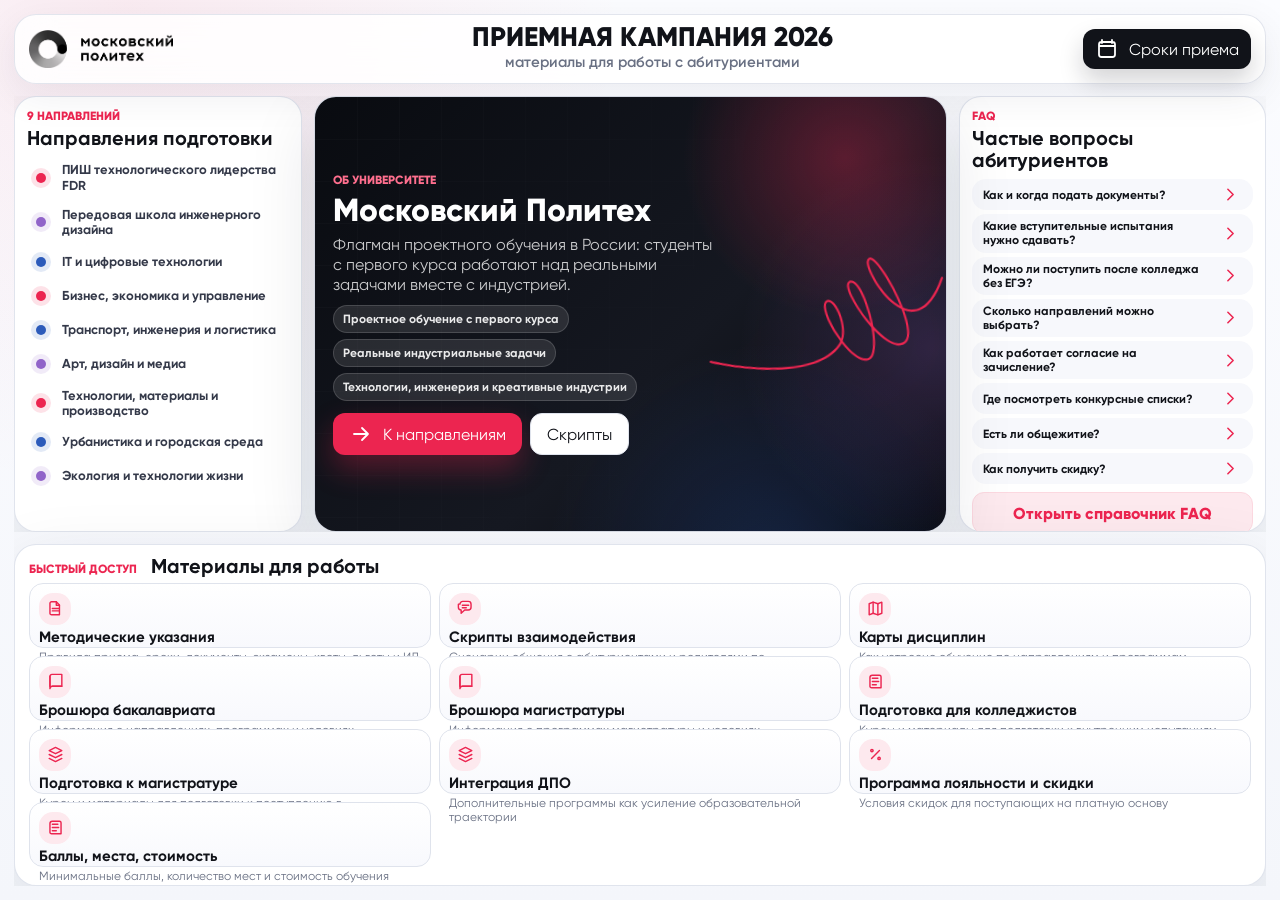
==== commit 88d1bf48: "Separate university intro from program carousel" ====
--- a/index.html
+++ b/index.html
@@ -4,8 +4,8 @@
     <meta charset="utf-8">
     <meta name="viewport" content="width=device-width, initial-scale=1, viewport-fit=cover">
     <title>Приемная кампания 2026 | Московский Политех</title>
-    <link rel="stylesheet" href="assets/css/styles.css">
-    <link rel="stylesheet" href="assets/css/mobile.css">
+    <link rel="stylesheet" href="assets/css/styles.css?v=20260724-6">
+    <link rel="stylesheet" href="assets/css/mobile.css?v=20260724-7">
   </head>
   <body class="dashboard-page">
     <div class="app-shell">
@@ -33,8 +33,8 @@
         <section class="dashboard-grid" aria-label="Главная панель">
           <aside class="topics-panel">
             <div class="panel-heading">
-              <p>Навигация</p>
-              <h2>Направления и темы</h2>
+              <p>9 направлений</p>
+              <h2>Направления подготовки</h2>
             </div>
             <div class="topic-carousel" aria-label="Карусель направлений">
               <div class="topic-carousel__controls">
@@ -46,7 +46,16 @@
             </div>
           </aside>
 
-          <section class="hero-card" id="heroCard">
+          <section class="hero-card" id="heroCard" aria-label="Направления и темы" aria-roledescription="карусель" tabindex="0">
+            <button class="hero-university-link" type="button" data-show-university hidden>← Московский Политех</button>
+            <div class="hero-carousel__controls" aria-label="Управление каруселью направлений" hidden>
+              <button type="button" data-hero-topic-prev aria-label="Предыдущее направление">‹</button>
+              <div class="hero-carousel__status">
+                <span id="heroTopicPosition" aria-live="polite">1 из 9</span>
+                <small>Свайпните карточку</small>
+              </div>
+              <button type="button" data-hero-topic-next aria-label="Следующее направление">›</button>
+            </div>
             <div class="hero-copy">
               <p class="eyebrow" id="heroEyebrow">Московский Политех</p>
               <h2 id="heroTitle">твой технологичный старт</h2>
@@ -57,7 +66,7 @@
                   <span class="button-icon" aria-hidden="true">
                     <svg viewBox="0 0 24 24"><path d="M5 12h14M13 6l6 6-6 6"/></svg>
                   </span>
-                  О направлении
+                  <span data-hero-primary-label>К направлениям</span>
                 </button>
                 <button class="secondary-action" type="button" data-open-scripts>
                   Скрипты
@@ -103,7 +112,7 @@
       </section>
     </div>
 
-    <script src="assets/js/data.js"></script>
-    <script src="assets/js/app.js"></script>
+    <script src="assets/js/data.js?v=20260724-5"></script>
+    <script src="assets/js/app.js?v=20260724-8"></script>
   </body>
 </html>
--- a/assets/css/styles.css
+++ b/assets/css/styles.css
@@ -286,6 +286,10 @@
   display: none;
 }
 
+.hero-carousel__controls {
+  display: none;
+}
+
 .topic-item {
   display: grid;
   grid-template-columns: 14px 1fr;
@@ -330,8 +334,35 @@
   padding: clamp(18px, 1.35vw, 42px);
   color: #fff;
   background:
-    radial-gradient(circle at 83% 18%, rgba(236, 37, 80, 0.28), transparent 27%),
+    radial-gradient(circle at 83% 18%, color-mix(in srgb, var(--active-accent) 30%, transparent), transparent 27%),
     linear-gradient(135deg, #090b10 0%, #151821 58%, #08090d 100%);
+  transition: background 180ms ease;
+}
+
+.hero-card.is-university-intro {
+  background:
+    radial-gradient(circle at 84% 14%, rgba(236, 37, 80, 0.32), transparent 25%),
+    radial-gradient(circle at 98% 58%, rgba(145, 100, 201, 0.24), transparent 29%),
+    radial-gradient(circle at 72% 108%, rgba(44, 91, 186, 0.27), transparent 34%),
+    linear-gradient(135deg, #090b10 0%, #151821 58%, #08090d 100%);
+}
+
+.hero-university-link {
+  position: absolute;
+  z-index: 4;
+  top: clamp(12px, 0.85vw, 24px);
+  left: clamp(14px, 1vw, 28px);
+  min-height: 34px;
+  padding: 0 12px;
+  color: rgba(255, 255, 255, 0.88);
+  background: rgba(255, 255, 255, 0.09);
+  border: 1px solid rgba(255, 255, 255, 0.14);
+  border-radius: 999px;
+  cursor: pointer;
+}
+
+.hero-university-link[hidden] {
+  display: none;
 }
 
 .hero-card::before {
@@ -871,6 +902,36 @@
   }
 }
 
+@media (min-width: 1101px) and (max-height: 850px) {
+  .topics-panel {
+    padding: 10px 12px;
+  }
+
+  .topic-list {
+    gap: 2px;
+    margin-top: 5px;
+  }
+
+  .topic-item {
+    grid-template-columns: 9px 1fr;
+    gap: 8px;
+    min-height: 24px;
+    padding: 2px 7px;
+    border-radius: 9px;
+  }
+
+  .topic-item span:last-child {
+    font-size: 11.5px;
+    line-height: 1.08;
+  }
+
+  .topic-dot {
+    width: 7px;
+    height: 7px;
+    box-shadow: 0 0 0 3px color-mix(in srgb, var(--topic-accent) 13%, transparent);
+  }
+}
+
 @media (min-width: 901px) and (max-width: 1100px) {
   .topbar,
   .dashboard-grid {
--- a/assets/css/mobile.css
+++ b/assets/css/mobile.css
@@ -625,8 +625,10 @@
   }
 
   .page-title p {
-    font-size: clamp(25px, 6.7vw, 30px);
-    line-height: 0.98;
+    font-size: clamp(19px, 5.2vw, 23px);
+    line-height: 1;
+    letter-spacing: -0.02em;
+    white-space: nowrap;
   }
 
   .page-title h1 {
@@ -656,7 +658,74 @@
   }
 
   .hero-card {
+    display: flex;
+    flex-direction: column;
     padding: 17px 16px 18px;
+    outline: none;
+    touch-action: pan-y;
+  }
+
+  .hero-card:focus-visible {
+    box-shadow: 0 0 0 3px rgba(236, 37, 80, 0.34), var(--shadow);
+  }
+
+  .hero-university-link {
+    display: none;
+  }
+
+  .hero-carousel__controls {
+    position: relative;
+    z-index: 3;
+    display: grid;
+    grid-template-columns: 44px minmax(0, 1fr) 44px;
+    align-items: center;
+    gap: 8px;
+    margin-bottom: 13px;
+  }
+
+  .hero-carousel__controls[hidden] {
+    display: none;
+  }
+
+  .hero-carousel__controls button {
+    display: grid;
+    place-items: center;
+    width: 44px;
+    height: 44px;
+    padding: 0;
+    color: #fff;
+    background: rgba(255, 255, 255, 0.1);
+    border: 1px solid rgba(255, 255, 255, 0.18);
+    border-radius: 14px;
+    font-size: 28px;
+    line-height: 1;
+  }
+
+  .hero-carousel__controls button:disabled {
+    color: rgba(255, 255, 255, 0.3);
+    background: rgba(255, 255, 255, 0.04);
+  }
+
+  .hero-carousel__status {
+    display: flex;
+    align-items: baseline;
+    justify-content: center;
+    gap: 7px;
+    min-width: 0;
+    color: rgba(255, 255, 255, 0.7);
+  }
+
+  .hero-carousel__status span {
+    color: #fff;
+    font-size: 13px;
+    font-weight: 800;
+  }
+
+  .hero-carousel__status small {
+    overflow: hidden;
+    font-size: 12px;
+    text-overflow: ellipsis;
+    white-space: nowrap;
   }
 
   .hero-visual {
@@ -689,6 +758,10 @@
     grid-template-columns: repeat(2, minmax(0, 1fr));
     gap: 8px;
     margin-top: 14px;
+  }
+
+  .hero-card.is-university-intro .hero-actions {
+    grid-template-columns: minmax(0, 1.25fr) minmax(0, 0.75fr);
   }
 
   .hero-actions > * {
@@ -699,7 +772,7 @@
   }
 
   .topics-panel {
-    padding: 15px 14px;
+    display: none;
   }
 
   .topic-carousel {
@@ -1128,7 +1201,7 @@
 
 @media (max-width: 420px) {
   .page-title p {
-    font-size: 25px;
+    font-size: clamp(18px, 5.5vw, 21px);
   }
 
   .hero-copy h2 {
